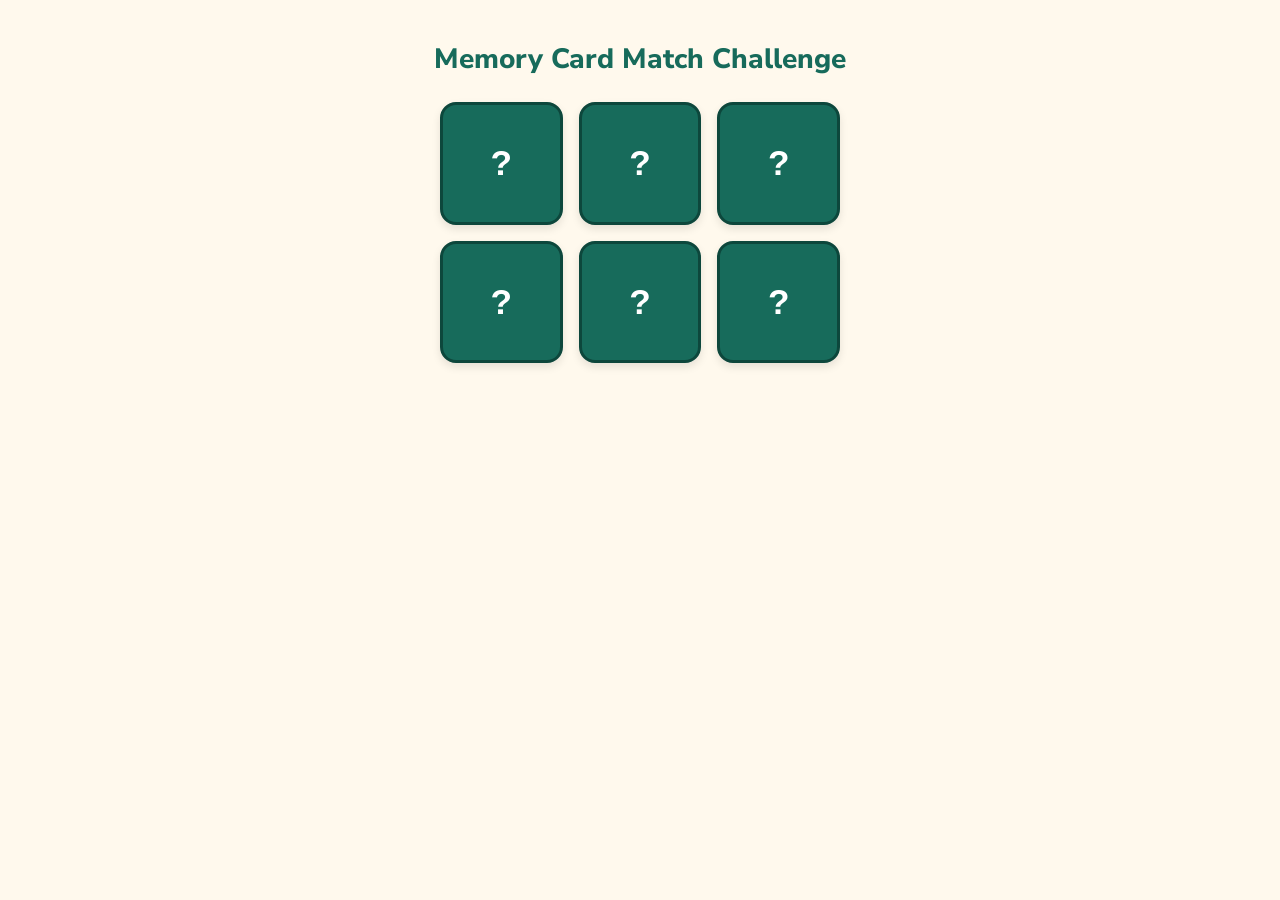
==== index.html @ a7dafb2c "basic game done" ====
<!DOCTYPE html>
<html lang="en">
<head>
    <meta charset="UTF-8">
    <meta name="viewport" content="width=device-width, initial-scale=1.0">
    <title>Memory Card Match Challenge </title>

<link rel="preconnect" href="https://fonts.googleapis.com">
<link rel="preconnect" href="https://fonts.gstatic.com" crossorigin>

<link
  href="https://fonts.googleapis.com/css2?family=Nunito+Sans:wght@400;600;700;800&display=swap"
  rel="stylesheet">

<link rel="stylesheet" href="style.css">
</head>
<body>
    <header>
        <h1>Memory Card Match Challenge</h1>
    </header>
    
    <main class="game-board" id="board">
        <button class="memory-card" onclick="flipCard(this)" data-icon="🍎">?</button>
        <button class="memory-card" onclick="flipCard(this)" data-icon="🔑">?</button>
        <button class="memory-card" onclick="flipCard(this)" data-icon="🌸">?</button>
        <button class="memory-card" onclick="flipCard(this)" data-icon="🔑">?</button>
        <button class="memory-card" onclick="flipCard(this)" data-icon="🍎">?</button>
        <button class="memory-card" onclick="flipCard(this)" data-icon="🍎">?</button>
    </main>

    <div class="modal-overlay" id="successModal">
  <div class="modal-content">
    <div class="check-icon">✓</div>
    <h2>Well Done!</h2>
    <p>You found all the matching pairs!</p>
    
    <div class="btn-container">
      <button class="btn btn-secondary" onclick="initGame()">Play Again</button>
    </div>

    <div class="encouragement-box">
      💡 <strong>Tip:</strong> Every step you take helps keep your mind active and bright!
    </div>
  </div>
</div>

    <script src="script.js"></script>
</body>
</html>
---- style.css ----
body {
  background-color: #FFF9ED;
  font-family: "Nunito Sans", sans-serif;
  color: #2E2E2E;
  margin: 0;
  padding: 1rem;
}

h1 {
  color: #176B5B;
  text-align: center;
  font-size: 1.75rem;
  font-weight: 800;
  margin: 1.5rem 0;
}

.game-board {
  display: grid;
  grid-template-columns: repeat(3, 1fr);
  gap: 1rem;
  max-width: 400px; 
  margin: 0 auto;   
}

/* Card Styling*/
.memory-card {
  aspect-ratio: 1;
  background-color: #176B5B;
  color: #FFFFFF;
  border: 3px solid #0D473C;
  border-radius: 16px;
  font-size: 2.2rem;
  font-weight: 800;
  cursor: pointer;
  display: flex;
  align-items: center;
  justify-content: center;
  box-shadow: 0 4px 8px rgba(0, 0, 0, 0.1);
}

/* Modal Overlay Background */
.modal-overlay {
  display: none; /* Hidden by default */
  position: fixed;
  top: 0;
  left: 0;
  width: 100%;
  height: 100%;
  background: rgba(0, 0, 0, 0.4);
  align-items: center;
  justify-content: center;
  padding: 1rem;
}

/* Modal Box */
.modal-content {
  background-color: #FFFFFF;
  padding: 2rem 1.5rem;
  border-radius: 24px;
  text-align: center;
  max-width: 360px;
  width: 100%;
  box-shadow: 0 8px 24px rgba(0, 0, 0, 0.15);
}

/* Big Green Checkmark Circle */
.check-icon {
  width: 64px;
  height: 64px;
  background-color: #2E8B58;
  color: #FFFFFF;
  border-radius: 50%;
  display: flex;
  align-items: center;
  justify-content: center;
  font-size: 2rem;
  font-weight: 800;
  margin: 0 auto 1rem auto;
}

.modal-content h2 {
  font-size: 1.6rem;
  color: #2E2E2E;
  margin: 0 0 0.5rem 0;
}

.modal-content p {
  font-size: 1.1rem;
  color: #555555;
  margin: 0 0 1.5rem 0;
}

/* Action Button */
.btn {
  width: 100%;
  padding: 0.85rem 1rem;
  font-size: 1.1rem;
  font-weight: 700;
  border: none;
  border-radius: 25px;
  cursor: pointer;
}

.btn-secondary {
  background-color: #176B5B;
  color: #FFFFFF;
}

.encouragement-box {
  background-color: #FFF9ED;
  border-left: 4px solid #F4B942;
  padding: 0.75rem;
  border-radius: 8px;
  margin-top: 1.25rem;
  font-size: 0.95rem;
  color: #555555;
  text-align: left;
}
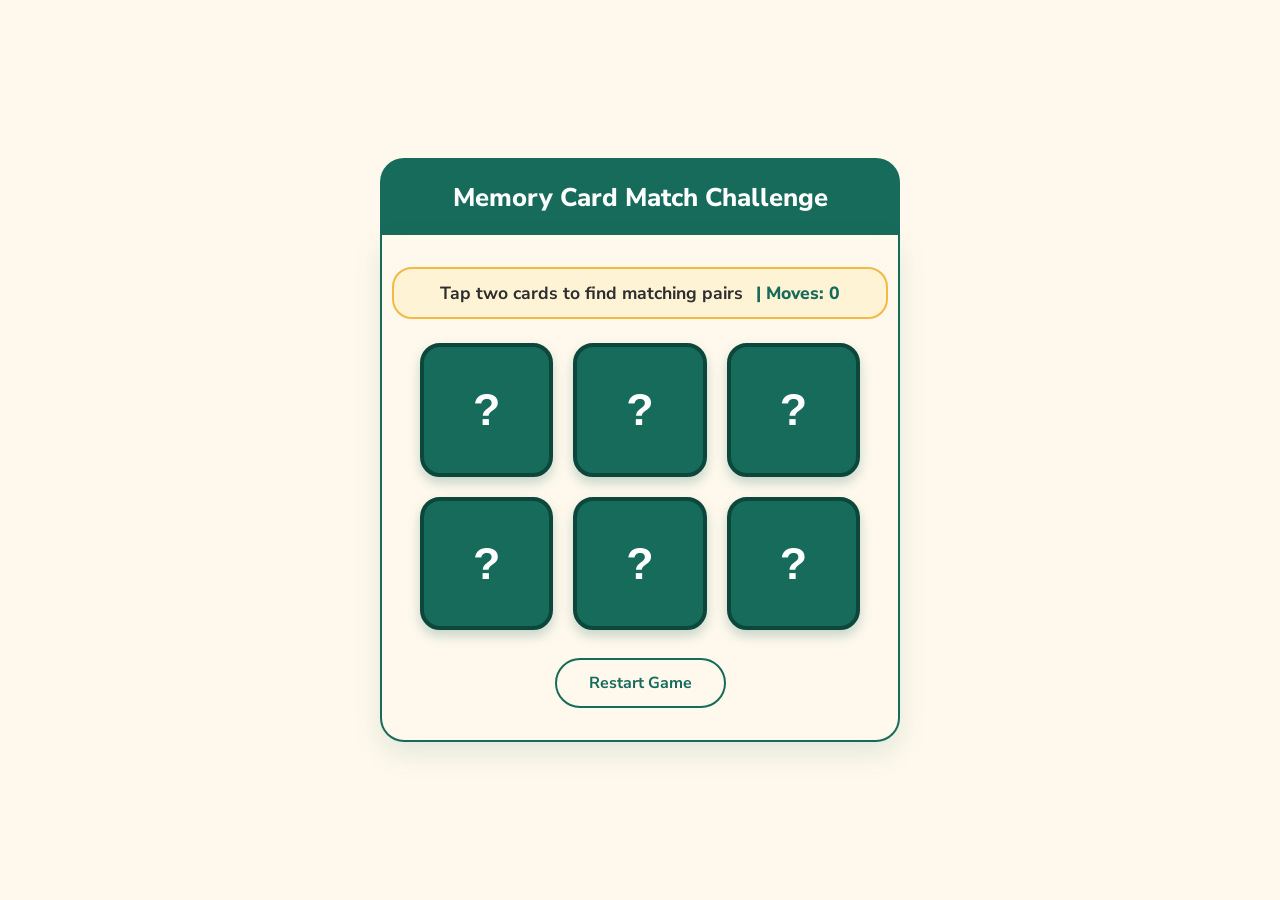
==== commit 45a5612c: "sound and other features added" ====
--- a/index.html
+++ b/index.html
@@ -18,6 +18,11 @@
     <header>
         <h1>Memory Card Match Challenge</h1>
     </header>
+
+    <div class="app-container">
+    <div class="instruction-banner">
+  Tap two cards to find matching pairs <span id="flip-count" class="flip-badge">| Moves: 0</span>
+</div>
     
     <main class="game-board" id="board">
         <button class="memory-card" onclick="flipCard(this)" data-icon="🍎">?</button>
@@ -28,21 +33,17 @@
         <button class="memory-card" onclick="flipCard(this)" data-icon="🍎">?</button>
     </main>
 
-    <div class="modal-overlay" id="successModal">
-  <div class="modal-content">
-    <div class="check-icon">✓</div>
-    <h2>Well Done!</h2>
-    <p>You found all the matching pairs!</p>
-    
-    <div class="btn-container">
-      <button class="btn btn-secondary" onclick="initGame()">Play Again</button>
-    </div>
+    <button class="restart-btn" onclick="initGame()">Restart Game</button>
+  </div>
 
-    <div class="encouragement-box">
-      💡 <strong>Tip:</strong> Every step you take helps keep your mind active and bright!
+  <div id="successModal" class="modal-overlay">
+    <div class="modal-card">
+      <div class="star-badge">⭐ ⭐ ⭐</div>
+      <h2>Wonderful Job!</h2>
+      <p>You matched all the pairs perfectly! Your memory is shining bright today.</p>
+      <button class="play-again-btn" onclick="initGame()">Play Again </button>
     </div>
   </div>
-</div>
 
     <script src="script.js"></script>
 </body>
--- a/style.css
+++ b/style.css
@@ -1,118 +1,237 @@
 body {
-  background-color: #FFF9ED;
+  background-color: #FFF9ED;;
   font-family: "Nunito Sans", sans-serif;
   color: #2E2E2E;
   margin: 0;
-  padding: 1rem;
-}
-
-h1 {
-  color: #176B5B;
-  text-align: center;
-  font-size: 1.75rem;
-  font-weight: 800;
-  margin: 1.5rem 0;
+  padding: 2rem 1rem;
+  display: flex;
+  flex-direction: column;
+  align-items: center;
+  justify-content: center;
+  min-height: 100vh;
+  box-sizing: border-box;
+}
+
+header {
+  width: 100%;
+  max-width: 520px;
+  background-color: #176B5B;
+  color: #FFFFFF;
+  padding: 1.25rem;
+  border-radius: 24px 24px 0 0;
+  border: 2px solid #176B5B;
+  border-bottom: none;
+  display: flex;
+  align-items: center;
+  justify-content: center;
+  box-sizing: border-box;
+}
+
+header h1{
+  font-size: 1.6rem;
+  font-weight: 800;
+  margin: 0;
+  color: #FFFFFF;
 }
 
 .game-board {
   display: grid;
   grid-template-columns: repeat(3, 1fr);
-  gap: 1rem;
-  max-width: 400px; 
-  margin: 0 auto;   
+  gap: 1.25rem;
+  width: 100%;
+  max-width: 440px;
+  margin: 0 auto; 
 }
 
 /* Card Styling*/
 .memory-card {
   aspect-ratio: 1;
-  background-color: #176B5B;
-  color: #FFFFFF;
-  border: 3px solid #0D473C;
-  border-radius: 16px;
-  font-size: 2.2rem;
+  width: 100%;
+  background-color: #176B5B; 
+  color: #FFFFFF;
+  border: 4px solid #0D473C;
+  border-radius: 20px;       
+  font-size: 2.8rem;         
   font-weight: 800;
   cursor: pointer;
   display: flex;
   align-items: center;
   justify-content: center;
-  box-shadow: 0 4px 8px rgba(0, 0, 0, 0.1);
+  box-shadow: 0 6px 12px rgba(23, 107, 91, 0.25);
+  transition: transform 0.15s ease, background-color 0.2s ease, border-color 0.2s ease;
+  user-select: none;
+  -webkit-tap-highlight-color: transparent;
+}
+
+/* Active Press State*/
+.memory-card:active {
+  transform: scale(0.94);
+}
+
+/* Card Flipped State*/
+.memory-card.flipped {
+  background-color: #FFFFFF;
+  color: #2E2E2E;
+  border-color: #176B5B;
+  box-shadow: 0 4px 8px rgba(0, 0, 0, 0.08);
+}
+
+.memory-card.matched {
+  background-color: #F0FDF4; 
+  border-color: #2E8B58;     
+  color: #2E2E2E;
+  box-shadow: 0 2px 6px rgba(46, 139, 88, 0.15);
+}
+
+.memory-card:hover {
+  transform: translateY(-4px); /* Slightly lifts the card */
+  box-shadow: 0 10px 18px rgba(23, 107, 91, 0.3); /* Warm glowing shadow */
+}
+
+/* Ensure matched cards stay steady on hover */
+.memory-card.matched:hover {
+  transform: none;
+  border-color: #2E8B58;
+  box-shadow: 0 2px 6px rgba(46, 139, 88, 0.15);
 }
 
 /* Modal Overlay Background */
 .modal-overlay {
-  display: none; /* Hidden by default */
-  position: fixed;
-  top: 0;
-  left: 0;
-  width: 100%;
-  height: 100%;
-  background: rgba(0, 0, 0, 0.4);
-  align-items: center;
-  justify-content: center;
-  padding: 1rem;
+  position: fixed !important;
+  top: 0 !important;
+  left: 0 !important;
+  width: 100vw !important;
+  height: 100vh !important;
+  background-color: rgba(0, 0, 0, 0.5) !important;
+  display: none; 
+  align-items: center;
+  justify-content: center;
+  z-index: 99999 !important;
+}
+
+.modal-card {
+  background-color: #FFF9ED;
+  border: 3px solid #F4B942;
+  border-radius: 24px;
+  padding: 2rem 1.5rem;
+  max-width: 340px;
+  width: 85%;
+  text-align: center;
+  box-shadow: 0 12px 32px rgba(0, 0, 0, 0.25);
+  animation: popIn 0.3s cubic-bezier(0.175, 0.885, 0.32, 1.275);
 }
 
 /* Modal Box */
 .modal-content {
-  background-color: #FFFFFF;
+  background-color: #FFF9ED;
+  border: 3px solid #F4B942;
+  border-radius: 24px;
   padding: 2rem 1.5rem;
-  border-radius: 24px;
+  max-width: 340px;
+  width: 85%;
   text-align: center;
-  max-width: 360px;
-  width: 100%;
-  box-shadow: 0 8px 24px rgba(0, 0, 0, 0.15);
-}
-
-/* Big Green Checkmark Circle */
-.check-icon {
-  width: 64px;
-  height: 64px;
-  background-color: #2E8B58;
-  color: #FFFFFF;
-  border-radius: 50%;
-  display: flex;
-  align-items: center;
-  justify-content: center;
+  box-shadow: 0 12px 32px rgba(0, 0, 0, 0.2);
+  animation: popIn 0.3s cubic-bezier(0.175, 0.885, 0.32, 1.275);
+}
+
+.star-badge {
   font-size: 2rem;
-  font-weight: 800;
-  margin: 0 auto 1rem auto;
+  margin-bottom: 0.5rem;
 }
 
 .modal-content h2 {
+  color: #176B5B;
   font-size: 1.6rem;
-  color: #2E2E2E;
-  margin: 0 0 0.5rem 0;
+  margin: 0.5rem 0;
+  font-weight: 800;
 }
 
 .modal-content p {
-  font-size: 1.1rem;
-  color: #555555;
-  margin: 0 0 1.5rem 0;
-}
-
-/* Action Button */
-.btn {
-  width: 100%;
-  padding: 0.85rem 1rem;
+  color: #2E2E2E;
+  font-size: 1.05rem;
+  line-height: 1.4;
+  margin-bottom: 1.5rem;
+}
+
+.play-again-btn {
+  background-color: #176B5B;
+  color: #FFFFFF;
+  border: none;
+  border-radius: 25px;
+  padding: 0.85rem 2rem;
   font-size: 1.1rem;
   font-weight: 700;
-  border: none;
+  font-family: inherit;
+  cursor: pointer;
+  box-shadow: 0 4px 10px rgba(23, 107, 91, 0.2);
+  transition: transform 0.2s ease;
+}
+
+.play-again-btn:active {
+  transform: scale(0.95);
+}
+
+@keyframes popIn {
+  0% { transform: scale(0.7); opacity: 0; }
+  100% { transform: scale(1); opacity: 1; }
+}
+
+.app-container {
+  width: 100%;
+  max-width: 520px;
+  background-color: #FFF9ED; 
+  border-radius: 0 0 24px 24px;
+  padding: 2rem 1.75rem;
+  border: 2px solid #176B5B;
+  border-top: none;
+  box-shadow: 0 12px 28px rgba(23, 107, 91, 0.12); 
+  display: flex;
+  flex-direction: column;
+  align-items: center;
+  box-sizing: border-box;
+}
+
+.instruction-banner {
+  background-color: #FFF3D6;
+  border: 2px solid #F4B942;
+  color: #2E2E2E;
+  padding: 0.75rem 1rem;
+  border-radius: 20px;
+  font-size: 1.1rem;
+  font-weight: 700;
+  margin-bottom: 1.5rem;
+  text-align: center;
+  width: 100%;
+}
+
+.flip-badge {
+  display: inline-block;
+  margin-left: 0.5rem;
+  color: #176B5B;
+  font-weight: 800;
+}
+
+/* Accessible Reset Button */
+.restart-btn {
+  margin-top: 1.75rem;
+  background-color: transparent;
+  color: #176B5B;
+  border: 2px solid #176B5B;
   border-radius: 25px;
+  padding: 0.75rem 2rem;
+  font-size: 1rem;
+  font-weight: 700;
+  font-family: inherit;
   cursor: pointer;
-}
-
-.btn-secondary {
+  transition: all 0.2s ease;
+  -webkit-tap-highlight-color: transparent;
+}
+
+.restart-btn:hover {
   background-color: #176B5B;
   color: #FFFFFF;
 }
 
-.encouragement-box {
-  background-color: #FFF9ED;
-  border-left: 4px solid #F4B942;
-  padding: 0.75rem;
-  border-radius: 8px;
-  margin-top: 1.25rem;
-  font-size: 0.95rem;
-  color: #555555;
-  text-align: left;
+.restart-btn:active {
+  transform: scale(0.96);
 }
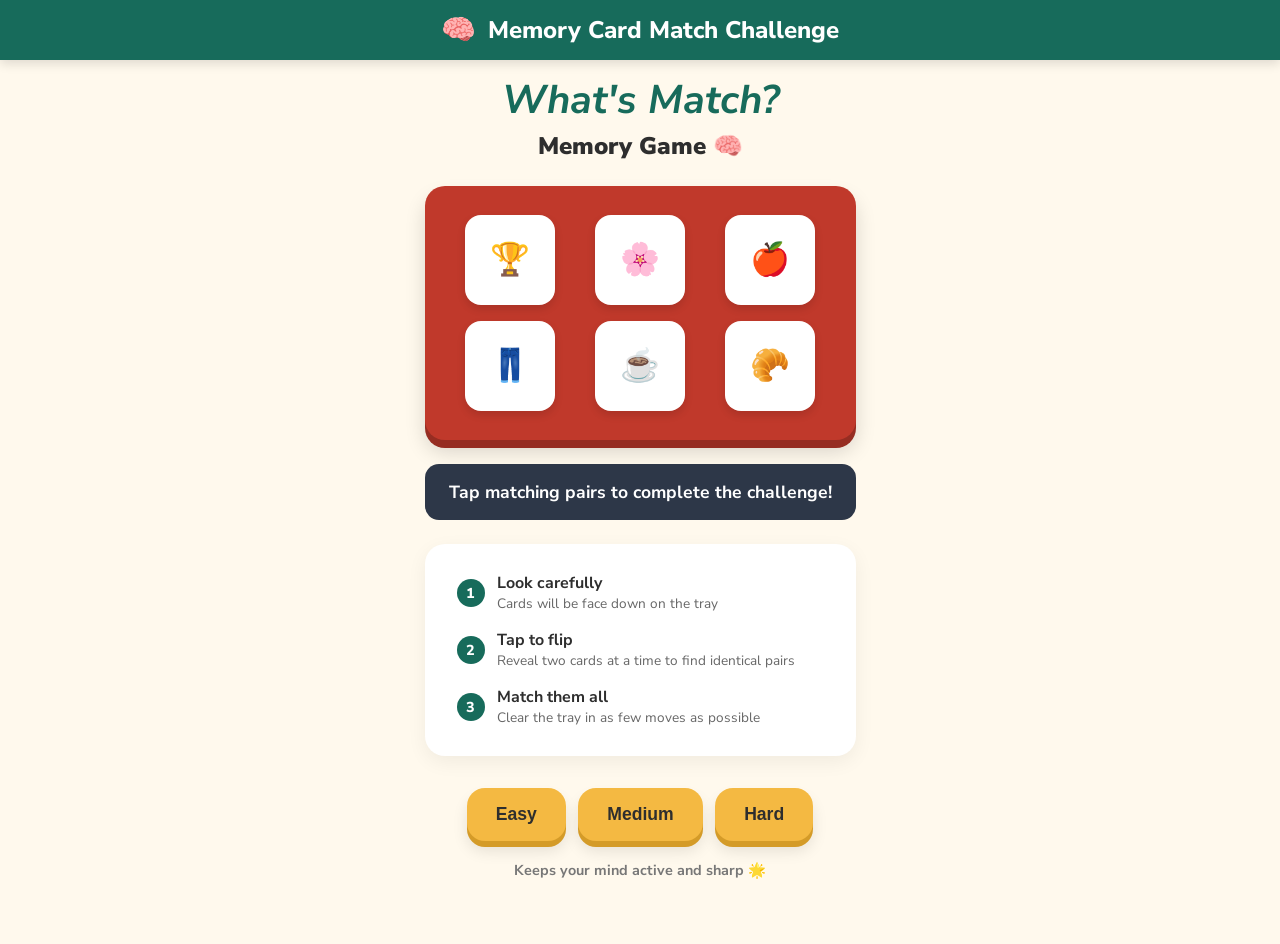
==== commit 5d4954c2: "final game done" ====
--- a/index.html
+++ b/index.html
@@ -3,47 +3,94 @@
 <head>
     <meta charset="UTF-8">
     <meta name="viewport" content="width=device-width, initial-scale=1.0">
-    <title>Memory Card Match Challenge </title>
+    <title>Memory Card Match Challenge</title>
 
-<link rel="preconnect" href="https://fonts.googleapis.com">
-<link rel="preconnect" href="https://fonts.gstatic.com" crossorigin>
-
-<link
-  href="https://fonts.googleapis.com/css2?family=Nunito+Sans:wght@400;600;700;800&display=swap"
-  rel="stylesheet">
-
-<link rel="stylesheet" href="style.css">
+    <link rel="preconnect" href="https://fonts.googleapis.com">
+    <link rel="preconnect" href="https://fonts.gstatic.com" crossorigin>
+    <link href="https://fonts.googleapis.com/css2?family=Nunito+Sans:wght@400;600;700;800&display=swap" rel="stylesheet">
+    <link rel="stylesheet" href="style.css">
 </head>
 <body>
-    <header>
-        <h1>Memory Card Match Challenge</h1>
+   <header>
+        <div class="header-inner">
+            <span class="header-icon">🧠</span>
+            <h1>Memory Card Match Challenge</h1>
+        </div>
     </header>
 
-    <div class="app-container">
-    <div class="instruction-banner">
-  Tap two cards to find matching pairs <span id="flip-count" class="flip-badge">| Moves: 0</span>
+    <!-- Start / Instruction Screen -->
+    <div id="startScreen" class="screen-container">
+        <h2 class="title-primary"><strong>What's Match?</strong></h2>
+        <p class="title-secondary">Memory Game 🧠</p>
+
+        <!-- Preview Card Box -->
+        <div class="preview-tray">
+            <div class="mini-card">🏆</div>
+            <div class="mini-card">🌸</div>
+            <div class="mini-card">🍎</div>
+            <div class="mini-card">👖</div>
+            <div class="mini-card">☕</div>
+            <div class="mini-card">🥐</div>
+        </div>
+
+        <div class="info-dark-banner">
+            Tap matching pairs to complete the challenge!
+        </div>
+
+        <!-- Instructions Card -->
+        <div class="instructions-card">
+            <div class="step">
+                <span class="step-num">1</span>
+                <div>
+                    <strong>Look carefully</strong>
+                    <p>Cards will be face down on the tray</p>
+                </div>
+            </div>
+            <div class="step">
+                <span class="step-num">2</span>
+                <div>
+                    <strong>Tap to flip</strong>
+                    <p>Reveal two cards at a time to find identical pairs</p>
+                </div>
+            </div>
+            <div class="step">
+                <span class="step-num">3</span>
+                <div>
+                    <strong>Match them all</strong>
+                    <p>Clear the tray in as few moves as possible</p>
+                </div>
+            </div>
+        </div>
+
+        <!-- Start Button -->
+        <div class="difficulty-row">
+    <button class="start-btn diff-btn" onclick="startGame('easy')">Easy</button>
+    <button class="start-btn diff-btn" onclick="startGame('medium')">Medium</button>
+    <button class="start-btn diff-btn" onclick="startGame('hard')">Hard</button>
 </div>
-    
-    <main class="game-board" id="board">
-        <button class="memory-card" onclick="flipCard(this)" data-icon="🍎">?</button>
-        <button class="memory-card" onclick="flipCard(this)" data-icon="🔑">?</button>
-        <button class="memory-card" onclick="flipCard(this)" data-icon="🌸">?</button>
-        <button class="memory-card" onclick="flipCard(this)" data-icon="🔑">?</button>
-        <button class="memory-card" onclick="flipCard(this)" data-icon="🍎">?</button>
-        <button class="memory-card" onclick="flipCard(this)" data-icon="🍎">?</button>
-    </main>
+        <p class="tagline">Keeps your mind active and sharp 🌟</p>
+    </div>
 
-    <button class="restart-btn" onclick="initGame()">Restart Game</button>
-  </div>
+    <!-- Main Game Screen (Hidden initially) -->
+    <div id="gameScreen" class="app-container" style="display: none;">
+        <div class="instruction-banner">
+            Tap two cards to find matching pairs <span id="flip-count" class="flip-badge">| Moves: 0</span>
+        </div>
+        
+        <main class="game-board" id="board"></main>
 
-  <div id="successModal" class="modal-overlay">
-    <div class="modal-card">
-      <div class="star-badge">⭐ ⭐ ⭐</div>
-      <h2>Wonderful Job!</h2>
-      <p>You matched all the pairs perfectly! Your memory is shining bright today.</p>
-      <button class="play-again-btn" onclick="initGame()">Play Again </button>
+        <button class="restart-btn" onclick="showStartScreen()">Back to Menu</button>
     </div>
-  </div>
+
+    <!-- Victory Modal -->
+    <div id="successModal" class="modal-overlay">
+        <div class="modal-card">
+            <div class="star-badge">⭐ ⭐ ⭐</div>
+            <h2>Wonderful Job!</h2>
+            <p>You matched all the pairs perfectly! Your memory is shining bright today.</p>
+            <button class="play-again-btn" onclick="startGame()">Play Again </button>
+        </div>
+    </div>
 
     <script src="script.js"></script>
 </body>
--- a/style.css
+++ b/style.css
@@ -1,37 +1,211 @@
+* {
+  margin: 0;
+  padding: 0;
+  box-sizing: border-box;
+}
+
 body {
-  background-color: #FFF9ED;;
+  background-color: #FFF9ED;
   font-family: "Nunito Sans", sans-serif;
   color: #2E2E2E;
   margin: 0;
-  padding: 2rem 1rem;
+  padding: 0 0 2rem;
   display: flex;
   flex-direction: column;
   align-items: center;
+  min-height: 100vh;
+  box-sizing: border-box;
+
+}
+
+/* Container Screens */
+.screen-container {
+    max-width: 520px;
+    margin: 0.8rem auto 2rem;
+    padding: 0 1rem;
+    text-align: center;
+}
+
+.title-primary {
+    font-size: 2.5rem;
+    font-weight: 900;
+    color: #176B5B;
+    font-style: italic;
+    margin-bottom: 0;
+    margin-top: 0;
+}
+
+.title-secondary {
+    font-size: 1.5rem;
+    font-weight: 900;
+    color: #2E2E2E;
+    margin-top: 0.2rem;
+    margin-bottom: 1.5rem;
+}
+
+/* Red Toy Tray Box */
+.preview-tray {
+  width: 100%;
+  box-sizing: border-box;
+  background: #C0392B;
+  border-radius: 20px;
+  padding: 1.8rem;
+  display: grid;
+  grid-template-columns: repeat(3, 1fr);
+  gap: 16px;
+  box-shadow: 0 8px 0 #962D22, 0 12px 20px rgba(0, 0, 0, 0.15);
+}
+
+.mini-card {
+  background: #FFFFFF;
+  aspect-ratio: 1;
+  width: 100%;
+  max-width: 90px;
+  margin: 0 auto;
+  border-radius: 16px;
+  display: flex;
+  align-items: center;
   justify-content: center;
-  min-height: 100vh;
-  box-sizing: border-box;
+  font-size: 2rem;
+  box-shadow: 0 4px 8px rgba(0, 0, 0, 0.12);
+}
+
+/* Dark Instruction Banner */
+.info-dark-banner {
+  width: 100%;
+  box-sizing: border-box;
+  background: #2D3748;
+  color: #FFFFFF;
+  padding: 1rem 1.5rem;
+  border-radius: 14px;
+  font-weight: 700;
+  font-size: 1.1rem;
+  margin: 1.5rem 0;
+}
+
+/* Instructions Card */
+.instructions-card {
+  width: 100%;
+  box-sizing: border-box;
+  background: #FFFFFF;
+  border-radius: 20px;
+  padding: 1.8rem 2rem;
+  text-align: left;
+  box-shadow: 0 6px 20px rgba(0, 0, 0, 0.06);
+  margin-bottom: 2rem;
+}
+
+.step {
+    display: flex;
+    align-items: center;
+    gap: 12px;
+    margin-bottom: 1rem;
+}
+
+.step:last-child {
+    margin-bottom: 0;
+}
+
+.step-num {
+    background: #176B5B;
+    color: #FFFFFF;
+    width: 28px;
+    height: 28px;
+    border-radius: 50%;
+    display: flex;
+    align-items: center;
+    justify-content: center;
+    font-weight: 800;
+    font-size: 0.9rem;
+    flex-shrink: 0;
+}
+
+.step p {
+    margin: 0;
+    font-size: 0.85rem;
+    color: #666;
+}
+
+/* Big Yellow Start Button */
+.start-btn {
+  background: #F4B942;
+  color: #2E2E2E;
+  border: none;
+  border-radius: 18px;
+  padding: 1.2rem 4rem;
+  font-size: 1.6rem;
+  font-weight: 800;
+  cursor: pointer;
+  box-shadow: 0 6px 0 #D49B28, 0 10px 15px rgba(0, 0, 0, 0.1);
+  transition: transform 0.1s ease;
+}
+
+.start-btn:active {
+  transform: translateY(4px);
+  box-shadow: 0 2px 0 #D49B28;
+}
+
+.difficulty-row {
+  display: flex;
+  gap: 0.8rem;
+  justify-content: center;
+  flex-wrap: wrap;
+}
+
+.diff-btn {
+  padding: 1rem 1.8rem;
+  font-size: 1.1rem;
+}
+
+.tagline {
+    font-weight: 700;
+    color: #777;
+    font-size: 0.9rem;
+    margin-top: 1.2rem;
 }
 
 header {
   width: 100%;
-  max-width: 520px;
   background-color: #176B5B;
   color: #FFFFFF;
-  padding: 1.25rem;
-  border-radius: 24px 24px 0 0;
-  border: 2px solid #176B5B;
-  border-bottom: none;
+  padding: 16px 0;
+  margin: 0;
+  box-sizing: border-box;
+  position: sticky;
+  top: 0;
+  z-index: 10;
+  box-shadow: 0 4px 10px rgba(0, 0, 0, 0.12);
+
+}
+
+.header-inner {
+  max-width: 520px;
+  margin: 0 auto;
   display: flex;
   align-items: center;
   justify-content: center;
-  box-sizing: border-box;
+  gap: 12px;
+}
+
+.header-icon {
+  font-size: 28px;
+  line-height: 1;
 }
 
 header h1{
-  font-size: 1.6rem;
+  color: white;
+  margin: 0;
+  font-size: 24px;
   font-weight: 800;
+  line-height: 1;
+}
+
+.app-header {
+  width: 100%;
+  background-color: #176553; 
+  padding: 16px 0;
   margin: 0;
-  color: #FFFFFF;
+  text-align: center;
 }
 
 .game-board {
@@ -84,8 +258,8 @@
 }
 
 .memory-card:hover {
-  transform: translateY(-4px); /* Slightly lifts the card */
-  box-shadow: 0 10px 18px rgba(23, 107, 91, 0.3); /* Warm glowing shadow */
+  transform: translateY(-4px);
+  box-shadow: 0 10px 18px rgba(23, 107, 91, 0.3); 
 }
 
 /* Ensure matched cards stay steady on hover */
@@ -139,14 +313,14 @@
   margin-bottom: 0.5rem;
 }
 
-.modal-content h2 {
+.modal-card h2 {
   color: #176B5B;
   font-size: 1.6rem;
   margin: 0.5rem 0;
   font-weight: 800;
 }
 
-.modal-content p {
+.modal-card p {
   color: #2E2E2E;
   font-size: 1.05rem;
   line-height: 1.4;
@@ -177,13 +351,13 @@
 }
 
 .app-container {
-  width: 100%;
+  width: calc(100% - 2rem);
   max-width: 520px;
   background-color: #FFF9ED; 
-  border-radius: 0 0 24px 24px;
+  border-radius: 24px;
+  margin-top: 2rem;
   padding: 2rem 1.75rem;
   border: 2px solid #176B5B;
-  border-top: none;
   box-shadow: 0 12px 28px rgba(23, 107, 91, 0.12); 
   display: flex;
   flex-direction: column;
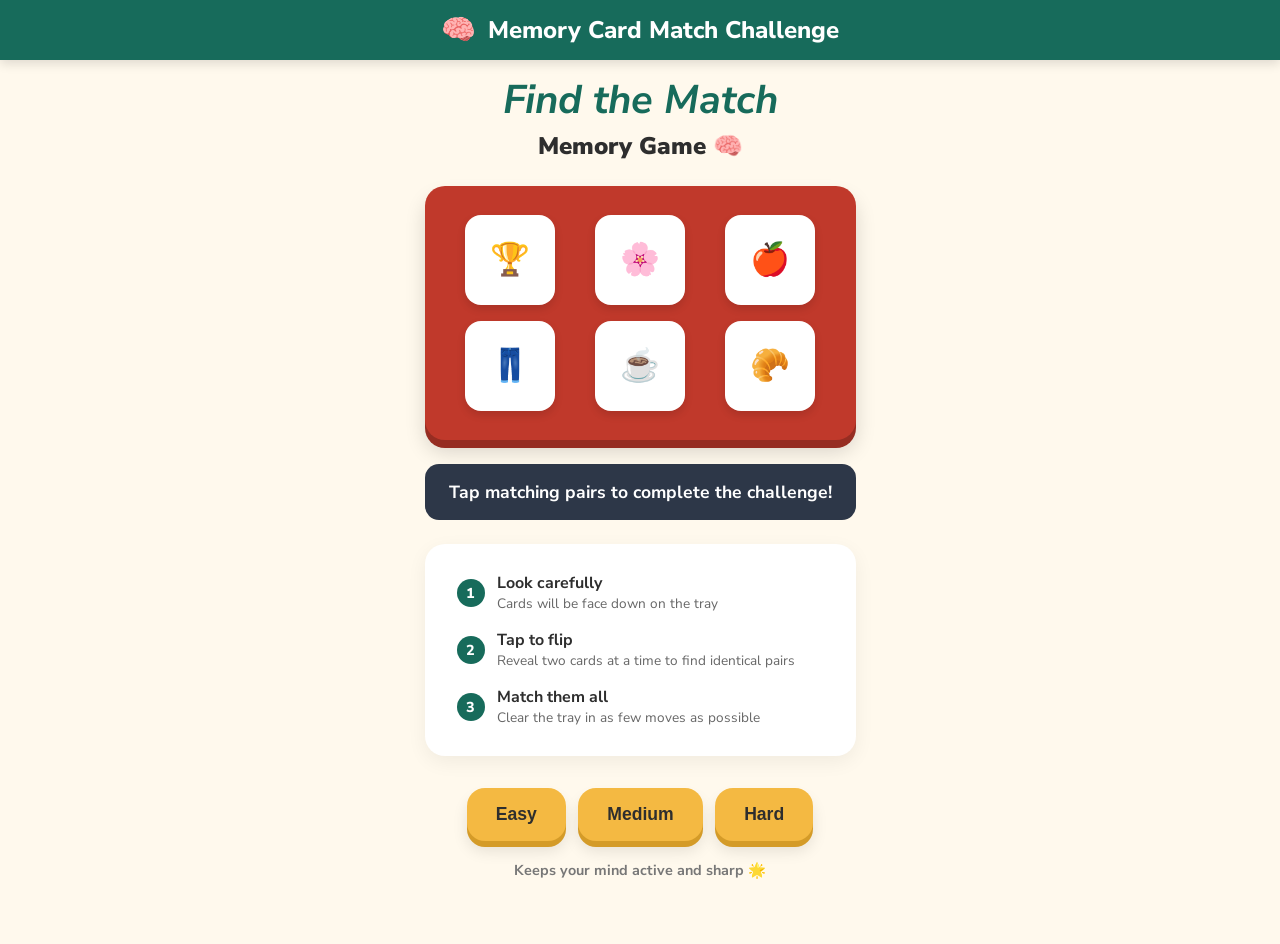
==== commit 29743b5f: "Updated title" ====
--- a/index.html
+++ b/index.html
@@ -20,7 +20,7 @@
 
     <!-- Start / Instruction Screen -->
     <div id="startScreen" class="screen-container">
-        <h2 class="title-primary"><strong>What's Match?</strong></h2>
+        <h2 class="title-primary"><strong>Find the Match</strong></h2>
         <p class="title-secondary">Memory Game 🧠</p>
 
         <!-- Preview Card Box -->
@@ -94,4 +94,4 @@
 
     <script src="script.js"></script>
 </body>
-</html>+</html>
